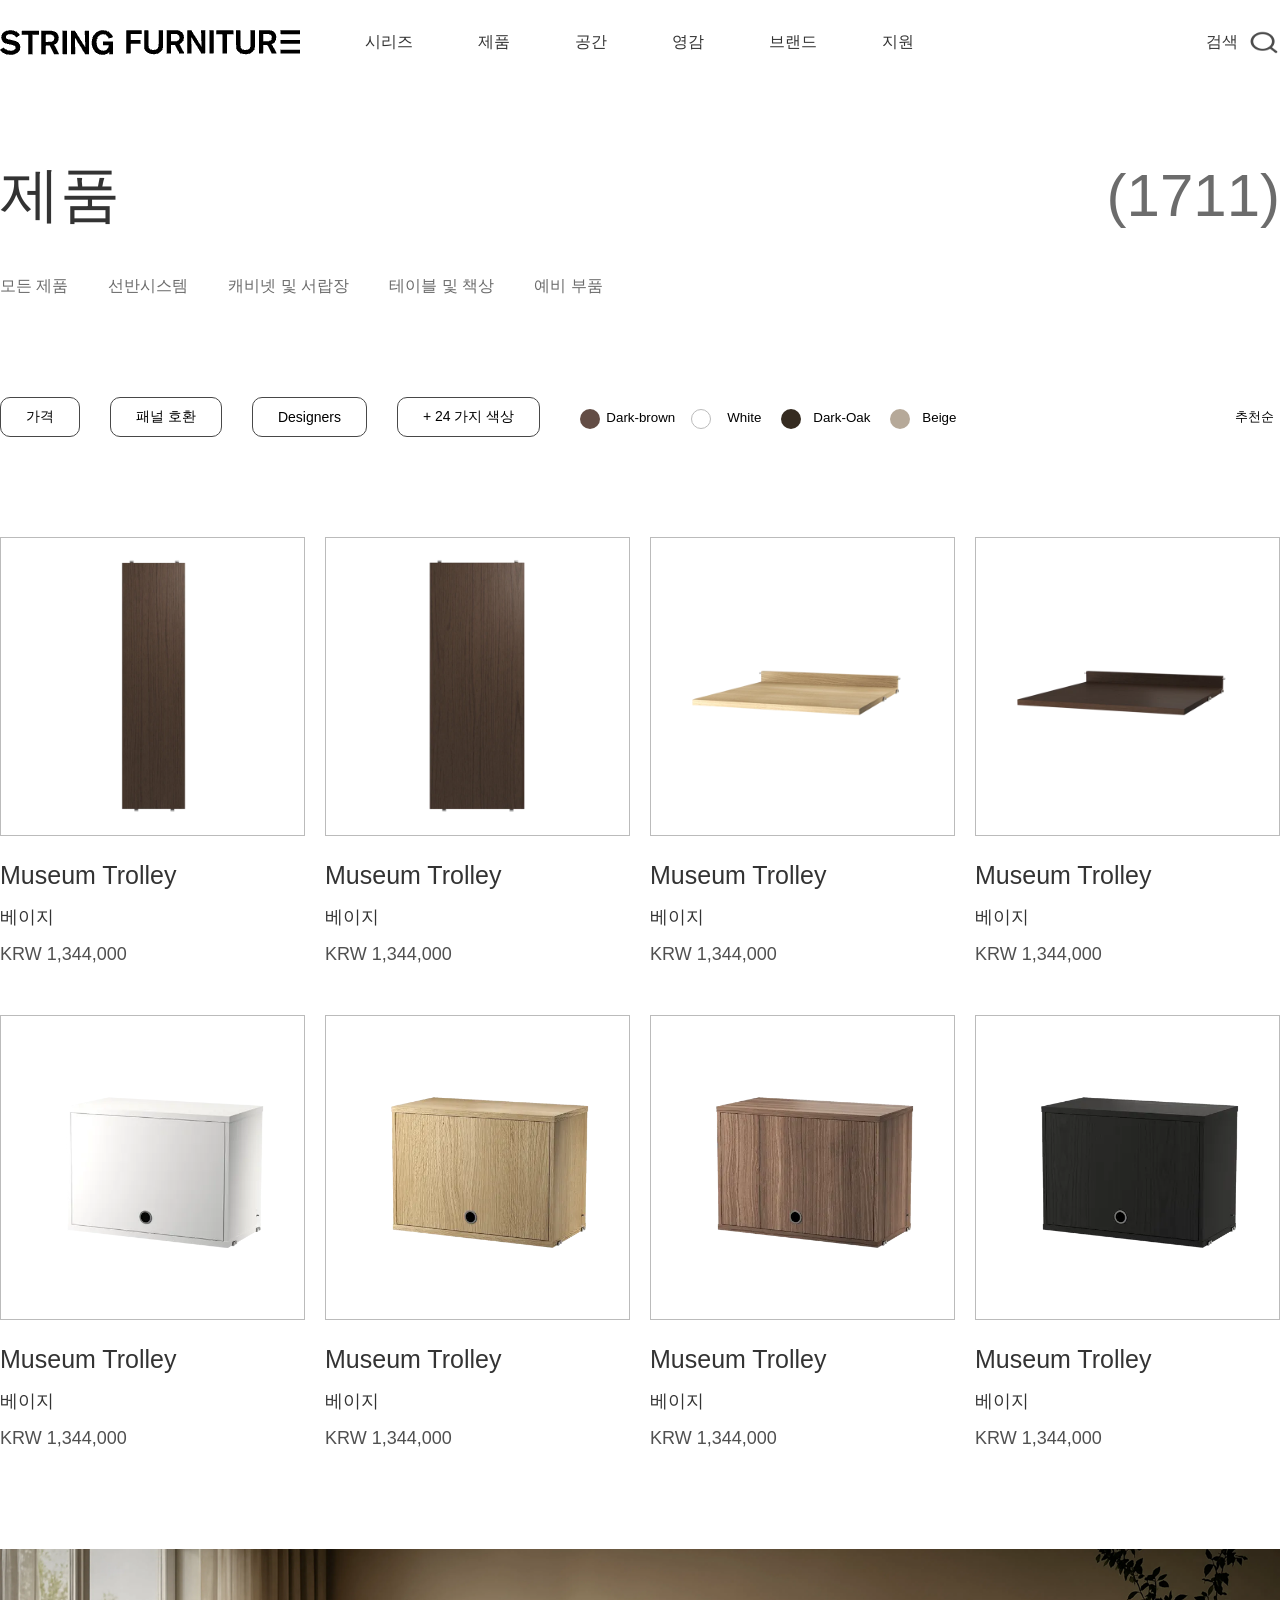
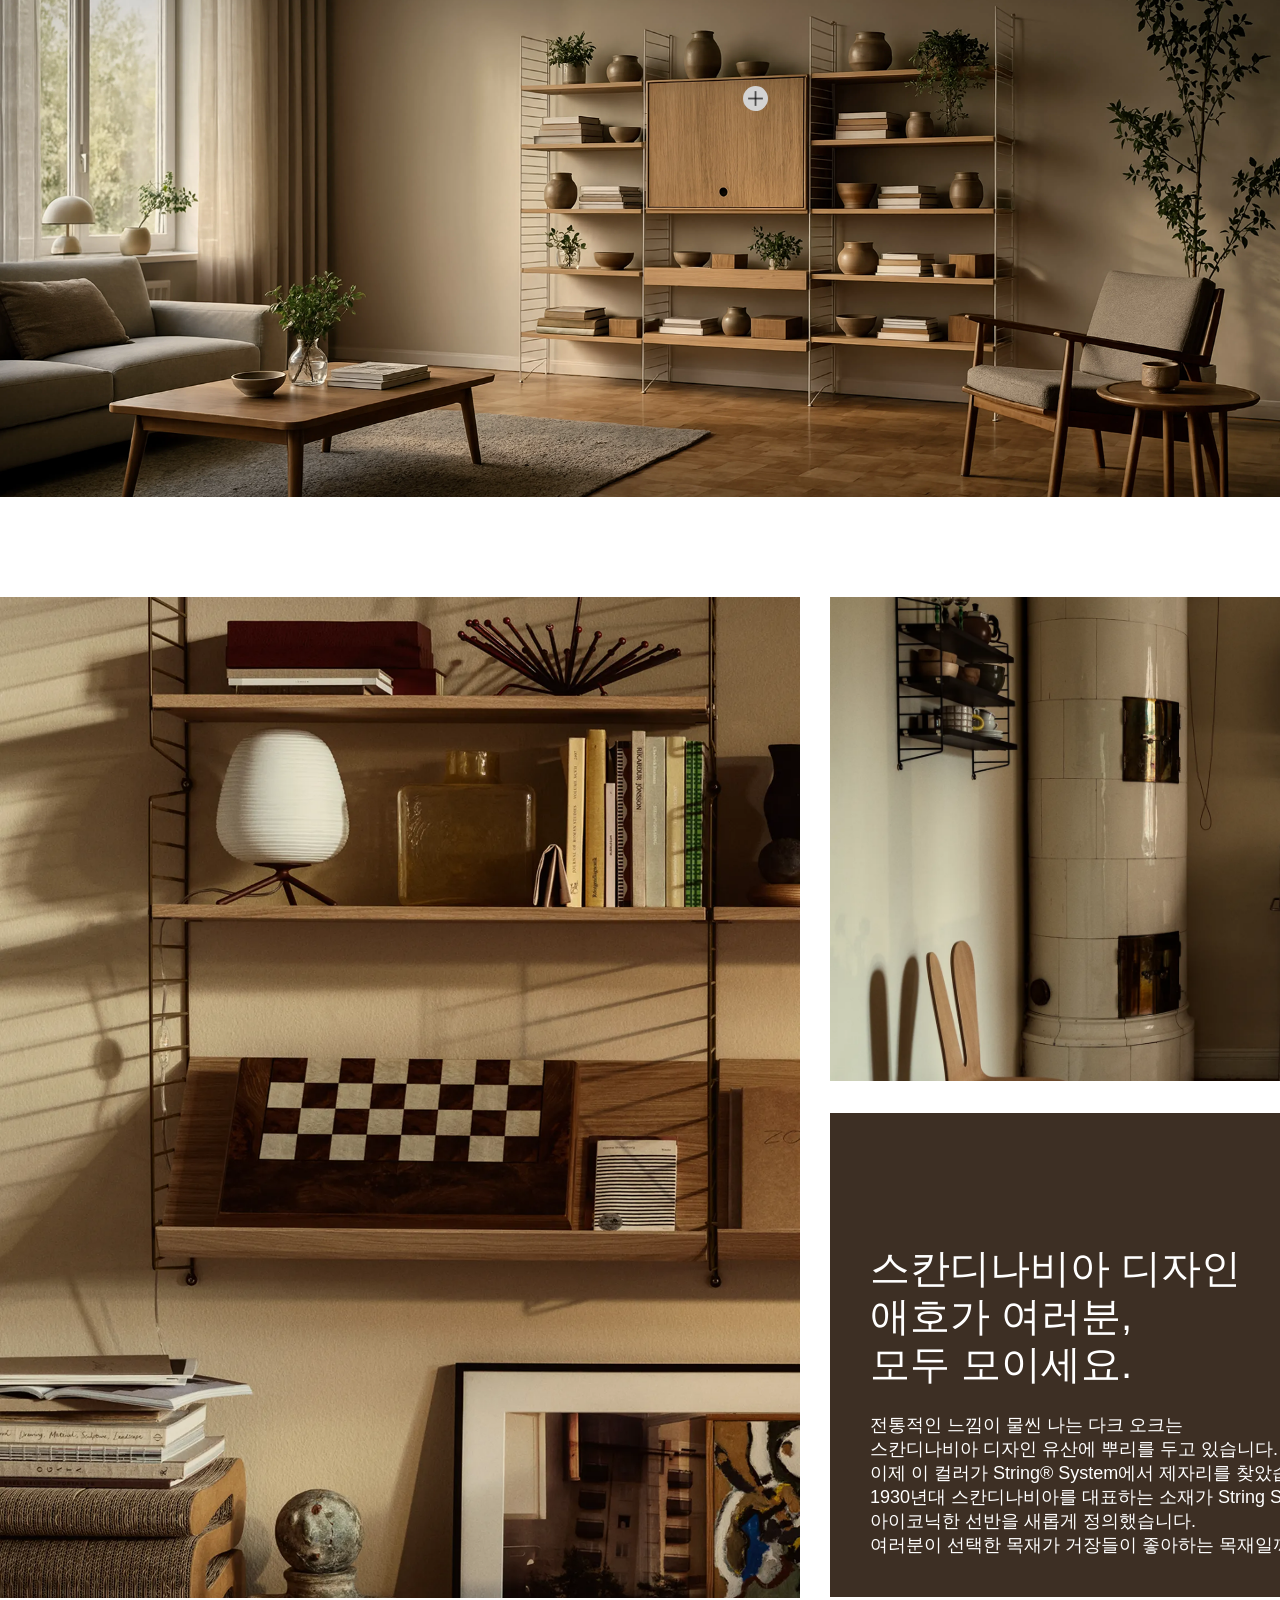
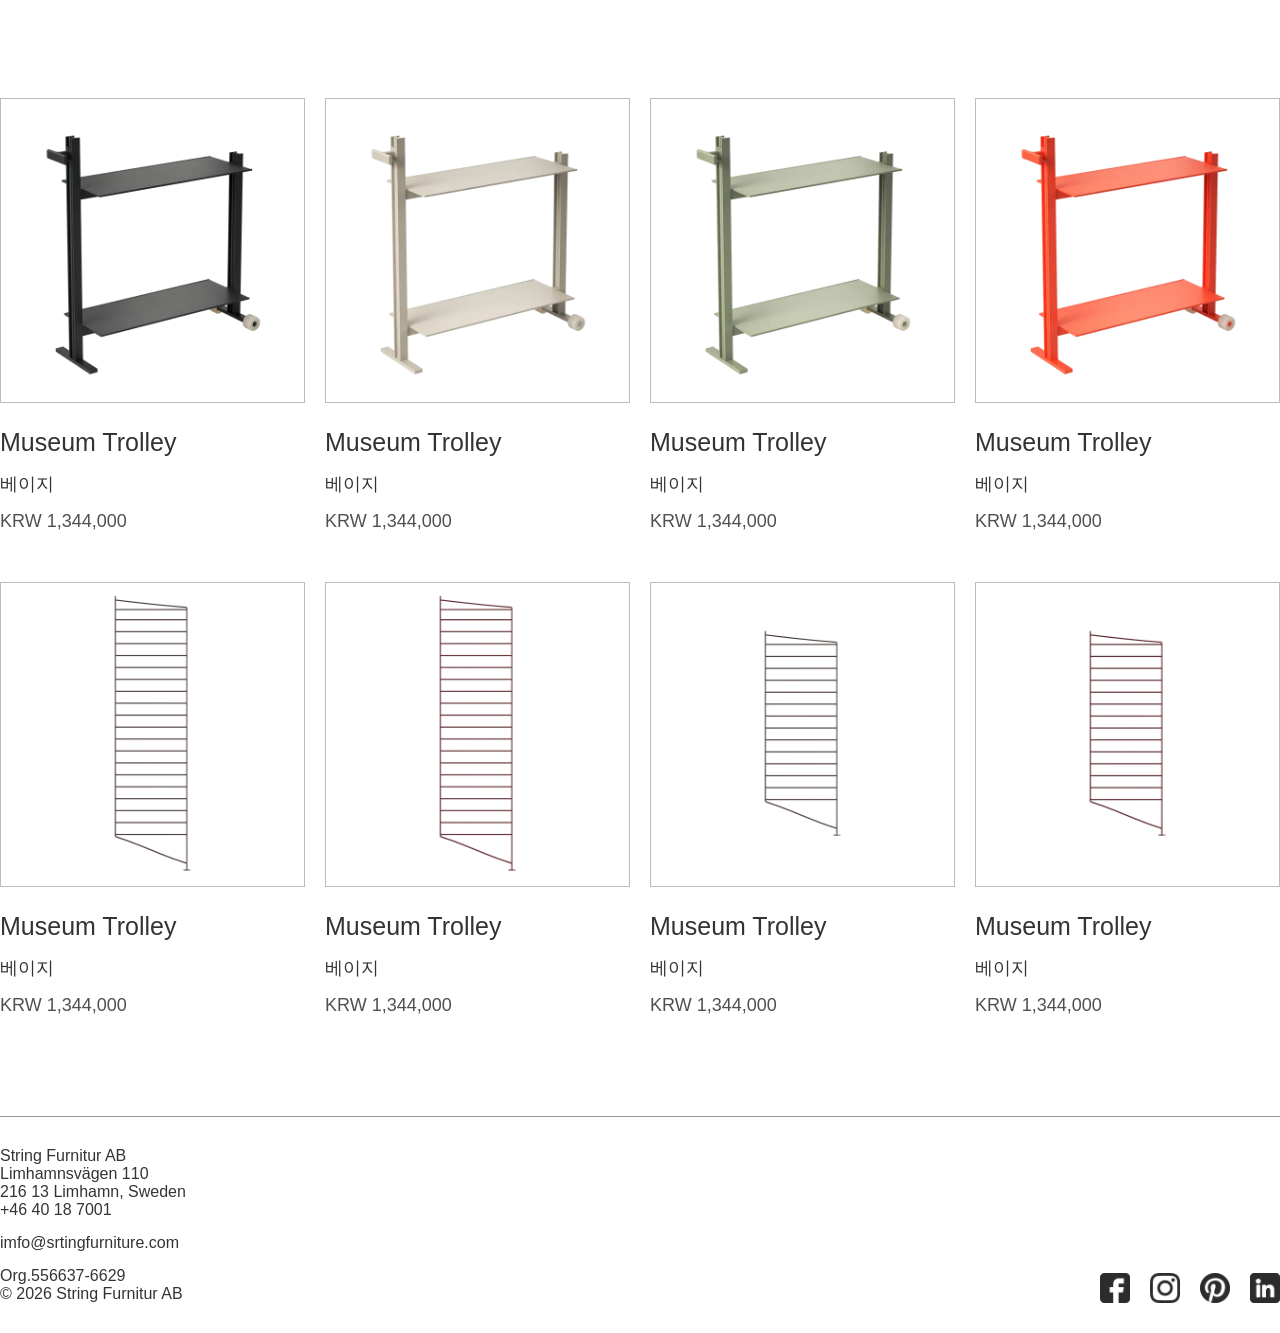
==== product.html @ df27996a "first commit" ====
<!DOCTYPE html>
<html lang="en">

<head>
    <meta charset="UTF-8">
    <meta name="viewport" content="width=device-width, initial-scale=1.0">
    <title>STRING FURNITURE</title>
    <link rel="stylesheet" href="css/common.css">
    <link rel="stylesheet" href="css/product.css">
</head>

<body>
    <div id="wrap">
        <header class="header inner">
            <div class="head">

                <div class="nav">
                    <h1 class="logo"><a href="./index.html"><img src="img/logo.png" alt=""></a></h1>
                    <ul>
                        <li><a href="#">시리즈</a></li>
                        <li><a href="./product.html">제품</a></li>
                        <li><a href="./space.html">공간</a></li>
                        <li><a href="#">영감</a></li>
                        <li><a href="./brand.html">브랜드</a></li>
                        <li><a href="#">지원</a></li>
                    </ul>
                </div>

                <div class="search">
                    <a href="#">
                        검색
                        <img src="img/search.png" class="search-icon" alt="">
                    </a>
                </div>
            </div>
        </header>
        <!-- header -->

        <section class="product-header">
            <div class="inner">
                <div class="product-head">
                    <h1>제품</h1>
                    <span class="product-count">(1711)</span>
                </div>
                <div class="product-category">
                    <ul>
                        <li>
                            <a href="#">모든 제품</a>
                        </li>
                        <li>
                            <a href="#">선반시스템</a>
                        </li>
                        <li>
                            <a href="#">캐비넷 및 서랍장</a>
                        </li>
                        <li>
                            <a href="#">테이블 및 책상</a>
                        </li>
                        <li>
                            <a href="#">예비 부품</a>
                        </li>
                    </ul>
                </div>
            </div>
        </section>
        <!-- product-header -->

        <section class="product-filter-area">
            <div class="inner">
                <div class="product-filter">
                    <div class="product-filter-left">
                        <div class="product-filter-btn">
                            <button class="price-btn">가격</button>
                            <button class="panel-btn">패널 호환</button>
                            <button class="design-btn">Designers</button>
                            <button class="color-btn">+ 24 가지 색상</button>
                        </div>
                        <div class="product-color">
                            <button><span class="Dark-brown"><img src="" alt=""></span>Dark-brown</button>
                            <button><span class="White"><img src="" alt=""></span>White</button>
                            <button><span class="Dark-Oak"><img src="" alt=""></span>Dark-Oak</button>
                            <button><span class="Beige"><img src="" alt=""></span>Beige</button>
                        </div>
                    </div>

                    <div class="product-sort">
                        <button>추천순</button>
                        <div class="product-sort-menu">
                            <ul>
                                <li data-sort="recommend">추천순</li>
                                <li data-sort="name">이름</li>
                                <li data-sort="high">높은 가격순</li>
                                <li data-sort="low">낮은 가격순</li>
                            </ul>
                        </div>
                    </div>
                </div>
            </div>
        </section>
        <!-- product-filter -->

        <section class="product-list">
            <div class="inner">
                <ul class="product-list-card">
                    <li>
                        <a href="#">
                            <div class="product-img">
                                <img src="img/product-list1.png" class="normal" alt="">
                                <img src="img/product-hover.jpeg" class="hover" alt="">
                            </div>
                            <p class="product-item-title">
                                Museum Trolley
                            </p>
                            <p class="product-item-color">베이지</p>
                            <p class="product-price">KRW 1,344,000</p>
                        </a>
                    </li>
                    <li>
                        <a href="#">
                            <div class="product-img">
                                <img src="img/product-list2.png" class="normal" alt="">
                                <img src="img/product-hover.jpeg" class="hover" alt="">
                            </div>
                            <p class="product-item-title">
                                Museum Trolley
                            </p>
                            <p class="product-item-color">베이지</p>
                            <p class="product-price">KRW 1,344,000</p>
                        </a>
                    </li>
                    <li>
                        <a href="#">
                            <div class="product-img">
                                <img src="img/product-list3.png" class="normal" alt="">
                                <img src="img/product-hover.jpeg" class="hover" alt="">
                            </div>
                            <p class="product-item-title">
                                Museum Trolley
                            </p>
                            <p class="product-item-color">베이지</p>
                            <p class="product-price">KRW 1,344,000</p>
                        </a>
                    </li>
                    <li>
                        <a href="#">
                            <div class="product-img">
                                <img src="img/product-list4.png" class="normal" alt="">
                                <img src="img/product-hover.jpeg" class="hover" alt="">
                            </div>
                            <p class="product-item-title">
                                Museum Trolley
                            </p>
                            <p class="product-item-color">베이지</p>
                            <p class="product-price">KRW 1,344,000</p>
                        </a>
                    </li>
                </ul>

                <ul>
                    <li>
                        <a href="#">
                            <div class="product-img">
                                <img src="img/product01.png" class="normal" alt="">
                                <img src="img/product-hover.jpeg" class="hover" alt="">
                            </div>
                            <p class="product-item-title">
                                Museum Trolley
                            </p>
                            <p class="product-item-color">베이지</p>
                            <p class="product-price">KRW 1,344,000</p>
                        </a>
                    </li>
                    <li>
                        <a href="#">
                            <div class="product-img">
                                <img src="img/product02.png" class="normal" alt="">
                                <img src="img/product-hover.jpeg" class="hover" alt="">
                            </div>
                            <p class="product-item-title">
                                Museum Trolley
                            </p>
                            <p class="product-item-color">베이지</p>
                            <p class="product-price">KRW 1,344,000</p>
                        </a>
                    </li>
                    <li>
                        <a href="#">
                            <div class="product-img">
                                <img src="img/product03.png" class="normal" alt="">
                                <img src="img/product-hover.jpeg" class="hover" alt="">
                            </div>
                            <p class="product-item-title">
                                Museum Trolley
                            </p>
                            <p class="product-item-color">베이지</p>
                            <p class="product-price">KRW 1,344,000</p>
                        </a>
                    </li>
                    <li>
                        <a href="#">
                            <div class="product-img">
                                <img src="img/product04.png" class="normal" alt="">
                                <img src="img/product-hover.jpeg" class="hover" alt="">
                            </div>
                            <p class="product-item-title">
                                Museum Trolley
                            </p>
                            <p class="product-item-color">베이지</p>
                            <p class="product-price">KRW 1,344,000</p>
                        </a>
                    </li>
                </ul>
            </div>
        </section>
        <!-- product-list -->

        <section class="product-banner">
            <img src="img/product-banner.png" class="banner-img" alt="">
            <div class="banner-in">
                <span class="plus01">
                    <img src="img/plus.png" alt="">
                </span>
                <div class="banner-info">
                    <a href="#">
                        <img src="img/product02.png" alt="">
                        <div class="banner-text">
                            <span>Museum Trolley</span>
                            <p class="banner-product-color">베이지</p>
                            <p class="banner-price">KRW 1,344,000</p>
                            <p class="banner-product">
                                제품보기
                                <img src="img/next.png" alt="">
                            </p>
                        </div>
                    </a>
                </div>
                <span class="plus02"></span>
                <span class="plus03"></span>
            </div>
        </section>
        <!-- product-banner -->

        <section class="gallery">
            <div class="inner">
                <div class="gallery-content">
                    <div class="gallery-item large">
                        <img src="img/gallery-item03.png" alt="">
                    </div>
                    <div class="gallery-items">
                        <div class="gallery-item wide">
                            <img src="img/gallery-item01.png" alt="">
                        </div>
                        <div class="gallery-item wide">
                            <div class="gallery-text-area">
                                <div class="gallery-title">
                                    <h2>
                                        스칸디나비아 디자인<br>
                                        애호가 여러분, <br>
                                        모두 모이세요.
                                    </h2>
                                </div>
                                <div class="gallery-text">
                                    <p>
                                        전통적인 느낌이 물씬 나는 다크 오크는<br>
                                        스칸디나비아 디자인 유산에 뿌리를 두고 있습니다.<br>
                                        이제 이 컬러가 String® System에서 제자리를 찾았습니다.<br>
                                        1930년대 스칸디나비아를 대표하는 소재가 String System의<br>
                                        아이코닉한 선반을 새롭게 정의했습니다.<br>
                                        여러분이 선택한 목재가 거장들이 좋아하는 목재일까요?
                                    </p>
                                    <button>컬렉션 둘러보기</button>
                                </div>
                            </div>
                        </div>
                    </div>
                </div>
            </div>
        </section>
        <!-- gallery -->

        <section class="product-list">
            <div class="inner">
                <ul class="product-list-card">
                    <li>
                        <a href="#">
                            <div class="product-img">
                                <img src="img/product-list01.png" class="normal" alt="">
                                <img src="./img/hover/product-list-bot-hover.jpeg" class="hover" alt="">
                            </div>
                            <p class="product-item-title">
                                Museum Trolley
                            </p>
                            <p class="product-item-color">베이지</p>
                            <p class="product-price">KRW 1,344,000</p>
                        </a>
                    </li>
                    <li>
                        <a href="#">
                            <div class="product-img">
                                <img src="img/product-list02.png" class="normal" alt="">
                                <img src="./img/hover/product-list-bot-hover.jpeg" class="hover" alt="">
                            </div>
                            <p class="product-item-title">
                                Museum Trolley
                            </p>
                            <p class="product-item-color">베이지</p>
                            <p class="product-price">KRW 1,344,000</p>
                        </a>
                    </li>
                    <li>
                        <a href="#">
                            <div class="product-img">
                                <img src="img/product-list03.png" class="normal" alt="">
                                <img src="./img/hover/product-list-bot-hover.jpeg" class="hover" alt="">
                            </div>
                            <p class="product-item-title">
                                Museum Trolley
                            </p>
                            <p class="product-item-color">베이지</p>
                            <p class="product-price">KRW 1,344,000</p>
                        </a>
                    </li>
                    <li>
                        <a href="#">
                            <div class="product-img">
                                <img src="img/product-list04.png" class="normal" alt="">
                                <img src="./img/hover/product-list-bot-hover.jpeg" class="hover" alt="">
                            </div>
                            <p class="product-item-title">
                                Museum Trolley
                            </p>
                            <p class="product-item-color">베이지</p>
                            <p class="product-price">KRW 1,344,000</p>
                        </a>
                    </li>
                </ul>

                <ul>
                    <li>
                        <a href="#">
                            <div class="product-img">
                                <img src="img/product-list05.png" class="normal" alt="">
                                <img src="img/product-hover.jpeg" class="hover" alt="">
                            </div>
                            <p class="product-item-title">
                                Museum Trolley
                            </p>
                            <p class="product-item-color">베이지</p>
                            <p class="product-price">KRW 1,344,000</p>
                        </a>
                    </li>
                    <li>
                        <a href="#">
                            <div class="product-img">
                                <img src="img/product-list06.png" class="normal" alt="">
                                <img src="img/product-hover.jpeg" class="hover" alt="">
                            </div>
                            <p class="product-item-title">
                                Museum Trolley
                            </p>
                            <p class="product-item-color">베이지</p>
                            <p class="product-price">KRW 1,344,000</p>
                        </a>
                    </li>
                    <li>
                        <a href="#">
                            <div class="product-img">
                                <img src="img/product-list07.png" class="normal" alt="">
                                <img src="img/product-hover.jpeg" class="hover" alt="">
                            </div>
                            <p class="product-item-title">
                                Museum Trolley
                            </p>
                            <p class="product-item-color">베이지</p>
                            <p class="product-price">KRW 1,344,000</p>
                        </a>
                    </li>
                    <li>
                        <a href="#">
                            <div class="product-img">
                                <img src="img/product-list08.png" class="normal" alt="">
                                <img src="img/product-hover.jpeg" class="hover" alt="">
                            </div>
                            <p class="product-item-title">
                                Museum Trolley
                            </p>
                            <p class="product-item-color">베이지</p>
                            <p class="product-price">KRW 1,344,000</p>
                        </a>
                    </li>
                </ul>
            </div>
        </section>
        <!-- product-list -->

        <footer>
            <div class="inner">
                <div class="foot-info">
                    <div class="foot-links">
                        <p class="add">
                            String Furnitur AB <br>
                            Limhamnsvägen 110 <br>
                            216 13 Limhamn, Sweden <br>
                            +46 40 18 7001
                        </p>
                        <p class="email">
                            imfo@srtingfurniture.com
                        </p>
                        <p class="tel">
                            Org.556637-6629
                        </p>
                        <p class="copy">&copy; 2026 String Furnitur AB</p>
                    </div>
                    <div class="foot-social">
                        <img src="./img/facebook.png" alt="">
                        <img src="./img/instagram3.png" alt="">
                        <img src="./img/pinterest-logo.png" alt="">
                        <img src="./img/linkedin.png" alt="">
                    </div>
                </div>
            </div>
        </footer>
    </div>
</body>

</html>
---- css/common.css ----
@charset "uft-8";
@import url(reset.css);

#wrap {
    max-width: 1920px;
    margin: 0 auto;
}

.inner {
    max-width: 1680px;
    margin: 100px auto;
}

img {
    width: 100%;
    display: block;
}

.product-price {
    color: #505050;
}

/* header */

.header.inner {
    margin-top: 30px;
    margin-bottom: 30px;
}

header .head {
    display: flex;
    align-items: center;
    justify-content: space-between;
}

header .head img {
    width: 100%;
}

header .head .nav {
    display: flex;
    align-items: center;
    gap: 65px;
}


header .head .nav ul {
    display: flex;
    gap: 65px;
}

.search a {
    display: grid;
    grid-template-columns: repeat(2, 1fr);
    gap: 10px;
    align-items: center;
}

.search-icon {
    width: 15px;
    height: 25px;
    opacity: 70%;
}

/* product-list */

.product-list ul {
    display: flex;
    gap: 20px;
}

.product-list ul li img {
    border: 1px solid #bbb;
    margin-bottom: 25px;
}
.product-item-title {
    font-size: 25px;
    font-weight: 300;
}
.product-item-color {
    font-size: 18px;
}
.product-price {
    font-size: 18px;
    color: 505050;
}
.product-img {
    position: relative;
}

.product-img .hover {
    display: none;
}

.product-img:hover .normal {
    opacity: 0;
    transition: opacity 0.5s ease;
}

.product-img:hover .hover {
    position: absolute;
    width: 100%;
    height: 100%;
    object-fit: cover;
    top: 0;
    left: 0;
    display: block;
    opacity: 1;

}
.product-list .product-item-title,
.product-list .product-item-color {
    margin-bottom: 15px;
}


/* footer */
footer {
    border-top: 1px solid #979797;
    margin-bottom: 0;
}

footer .inner {
    margin-bottom: 30px;
    margin-top: 30px;
}

footer .foot-info {
    display: flex;
    justify-content: space-between;
    align-items: flex-end;
}

footer .foot-info .foot-links {
    font-size: 16px;
    font-weight: 300;
}

.foot-links .add,
.foot-links .email {
    margin-bottom: 15px;
}

footer .foot-social {
    display: flex;
    gap: 20px;
}

.foot-social img {
    width: 30px;
    height: 30px;
}
---- css/product.css ----
@charset "utf-8";

/* product-header */
.product-head {
    display: flex;
    justify-content: space-between;
    align-items: center;
    margin-bottom: 40px;
}

.product-head h1 {
    font-size: 60px;
    font-weight: 400;
}

.product-head .product-count {
    font-size: 60px;
    color: #6C6C6C;
}

.product-category ul {
    display: flex;
    gap: 40px;
    color: #6C6C6C;
}

.product-category ul li:hover {
    color: #000;
}

/* product-filter */
.product-filter {
    display: flex;
    align-items: center;
    justify-content: space-between;
}

.product-filter-left {
    display: flex;
    align-items: center;
    gap: 60px;
}

.product-filter-btn {
    display: flex;
    align-items: center;
    gap: 30px;
}

.product-filter-btn button {
    border: 1px solid #484848;
    border-radius: 10px;
    height: 40px;
    padding: 5px 25px;
    font-size: 14px;
}

.product-color {
    position: relative;
    display: flex;
    align-items: center;
    gap: 40px;
}

.product-color .Dark-brown::after {
    position: absolute;
    background: #634D45;
    top: 0;
    left: -20px;
    border-radius: 10px;
    width: 20px;
    height: 20px;
    content: '';
}

.product-color .White::after {
    position: absolute;
    background: #fff;
    top: 0;
    left: 25%;
    border-radius: 10px;
    width: 20px;
    height: 20px;
    content: '';
    border: 1px solid #bbb;
}

.product-color .Dark-Oak::after {
    position: absolute;
    background: #352B20;
    top: 0;
    left: 50%;
    border-radius: 10px;
    width: 20px;
    height: 20px;
    content: '';
}

.product-color .Beige::after {
    position: absolute;
    background: #B6A999;
    top: 0;
    left: 80%;
    border-radius: 10px;
    width: 20px;
    height: 20px;
    content: '';
}

.product-color .Dark-brown:hover::after,
.product-color .White:hover::after,
.product-color .Beige:hover::after {
    border: 1px solid #000;
}

.product-sort-menu {
    display: none;
}

/* product-list */
.product-list-card {
    margin-bottom: 50px;
}

.product-list-card .product-img img {
    width: 100%;
}

/* product-banner */
.product-banner {
    position: relative;
}

.product-banner .banner-img {
    width: 100%;
}

/* .product-banner .banner-in {
    position: relative;
} */
.banner-info a {
    display: flex;
    align-items: center;
    gap: 25px;
}

.product-banner .banner-in .plus01 {
    display: flex;
    position: absolute;
    align-items: center;
    justify-content: center;
    top: 25%;
    right: 40%;
    background: lightgray;
    width: 25px;
    height: 25px;
    border-radius: 50%;

}

.banner-info {
    position: absolute;
    top: 31%;
    right: 28%;
    display: flex;
    width: 300px;
    height: 150px;
    padding: 10px;
    background: #fff;
    border-radius: 10px;

    opacity: 0;
    visibility: hidden;
    transition: 0.3s;
}

.banner-info .banner-text .banner-product {
    display: flex;
    align-items: center;
    gap: 5px;
}

.banner-info .banner-text span,
.banner-info .banner-text p {
    display: block;
    margin-bottom: 5px;
}

.banner-text span {
    font-weight: 500;
}

.banner-text .banner-price {
    color: #505050;
}

.banner-info .banner-text img {
    width: 20px;
    height: 20px;
    opacity: 80%;
}

.product-banner .banner-in .plus01:hover+.banner-info {
    opacity: 1;
    visibility: visible;
}

.banner-info img {
    width: 120px;
    height: 120px;
}

.product-banner:hover .banner-info {
    display: flex;
}

.product-banner .banner-in:hover {
    background: #fff;
}

.product-banner .banner-in .plus01 img {
    width: 15px;
    height: 15px;
}

/* gallery */
.gallery-content {
    display: grid;
    grid-template-columns: 1fr 1fr;
    gap: 30px;
}

.gallery-content .gallery-items {
    display: grid;
    gap: 30px;
}

.gallery-item.wide {
    position: relative;
    width: 848px;
    height: 484px;
}

.gallery-items .gallery-item:nth-child(2) {
    background: #3D2F24;

}

.gallery-item.large {
    width: 800px;
    height: 1001px;
}

.gallery-item img {
    width: 100%;
    height: 100%;
    object-fit: cover;
}

.gallery-text-area {
    width: 100%;
    position: absolute;
    bottom: 0;
    left: 0;
    padding: 40px;
    color: #fff;
}

.gallery-title {
    margin-bottom: 25px;
}

.gallery-title h2 {
    font-size: 40px;
    font-weight: 500;
    line-height: 1.2;
}

.gallery-text {
    width: 100%;
    display: flex;
    align-items: flex-end;
    justify-content: space-between;
}

.gallery-text p {
    font-size: 18px;
    font-weight: 300;
}

.gallery-text button {
    display: inline-block;
    border: 1px solid #fff;
    border-radius: 10px;
    color: #fff;
    font-family: 'Suit';
    width: 150px;
    height: 50px;
    font-size: 16px;
}
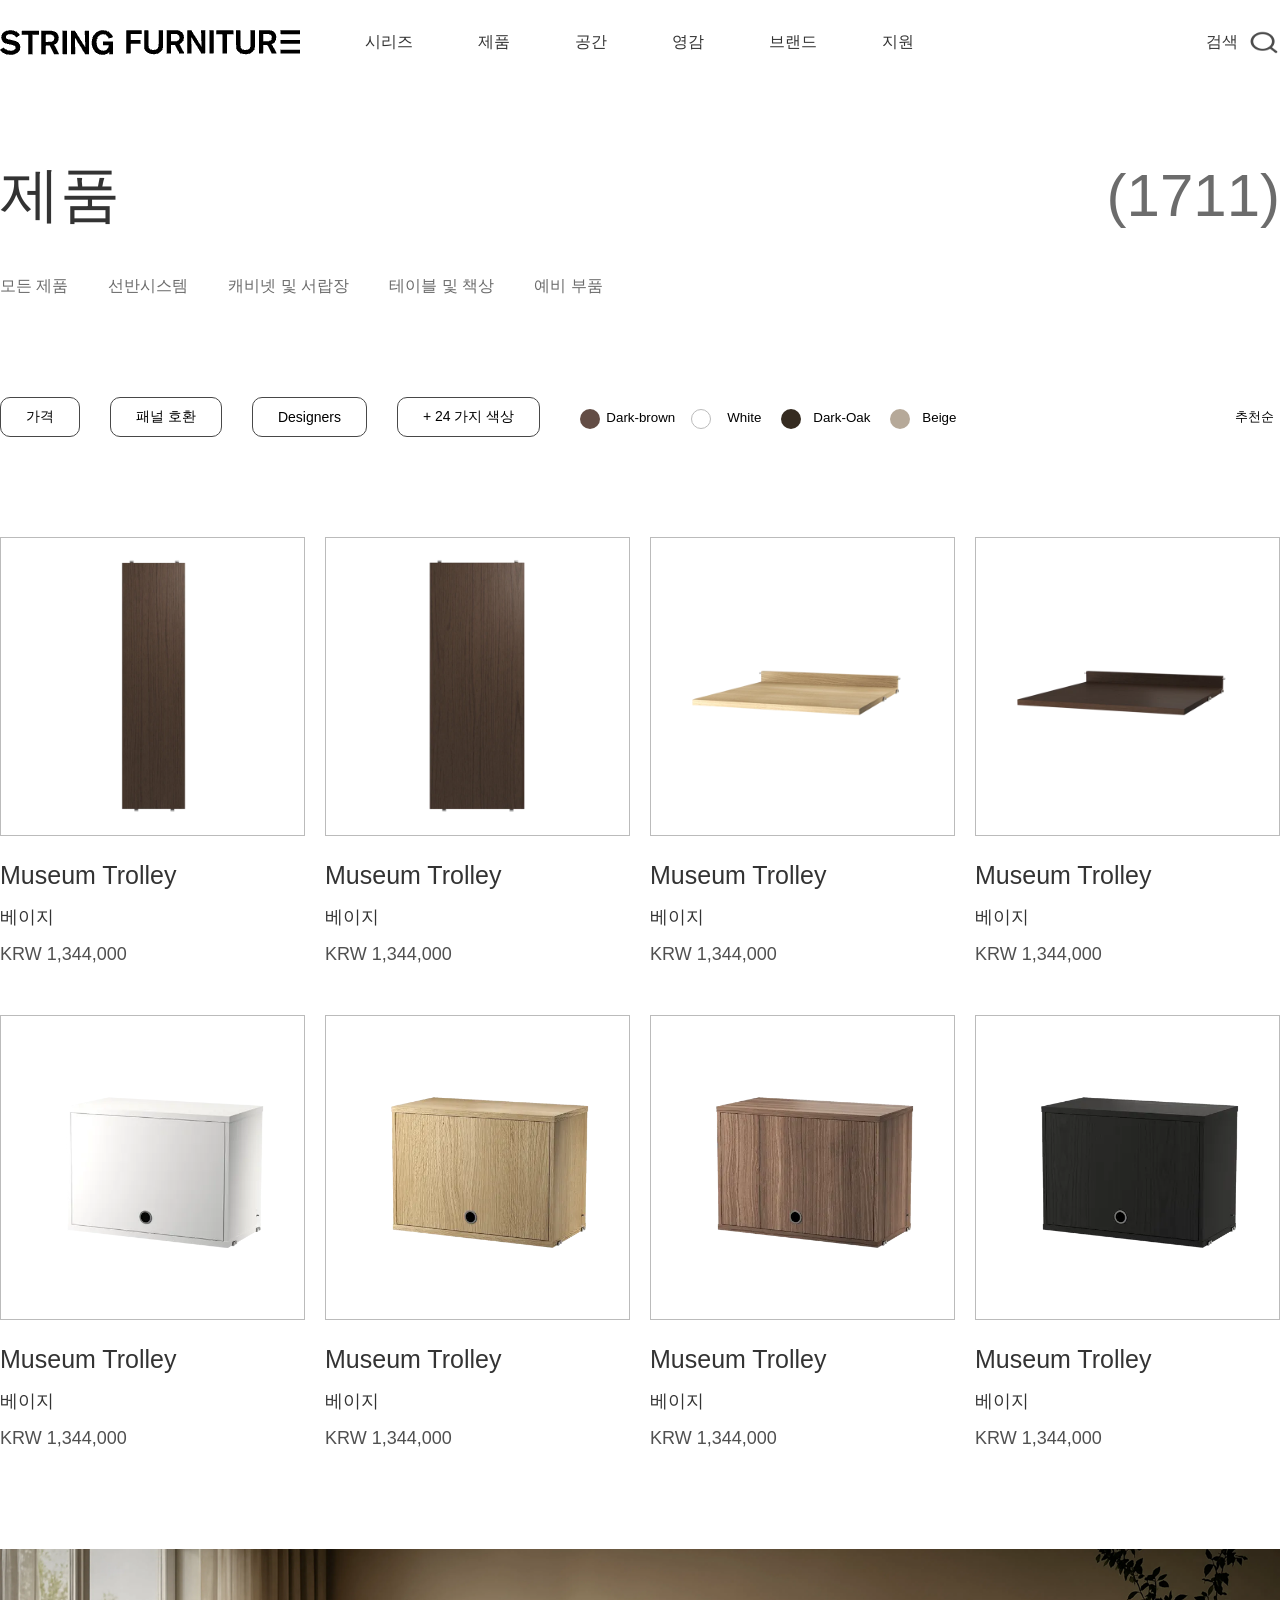
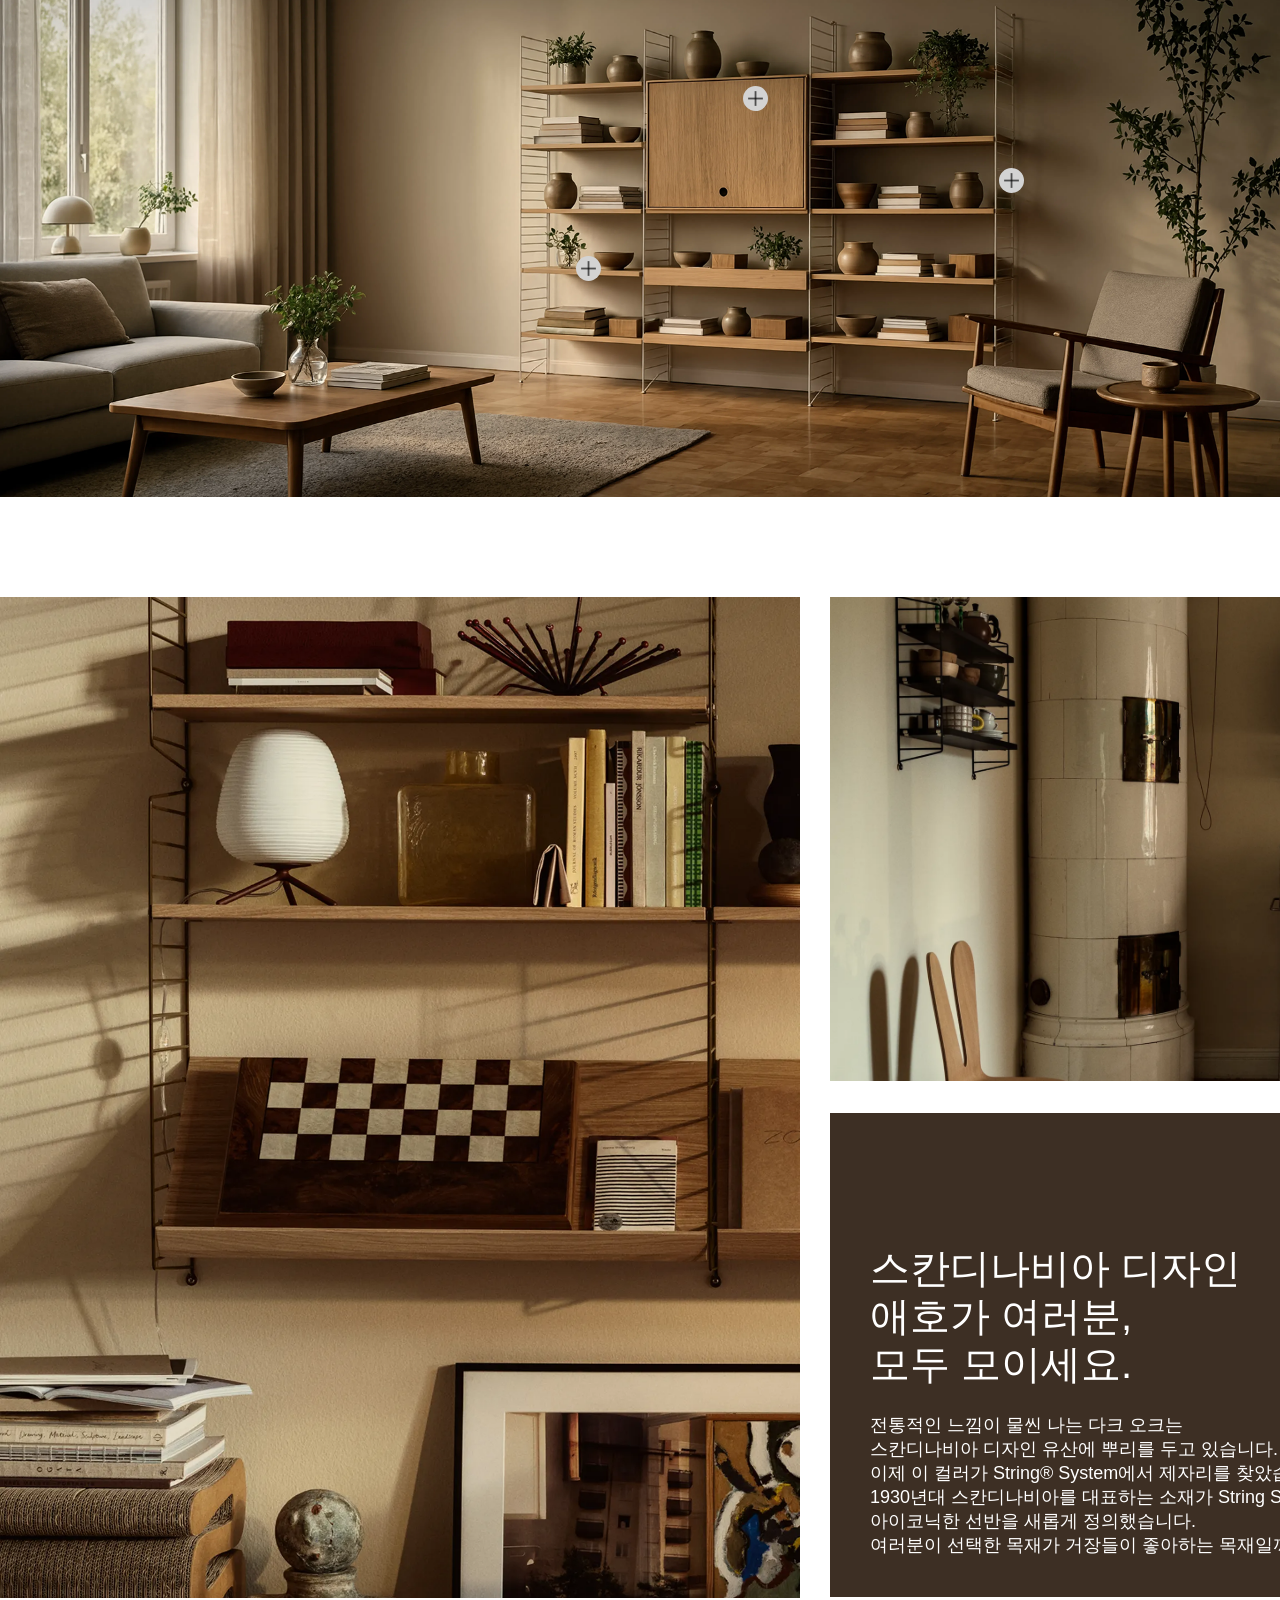
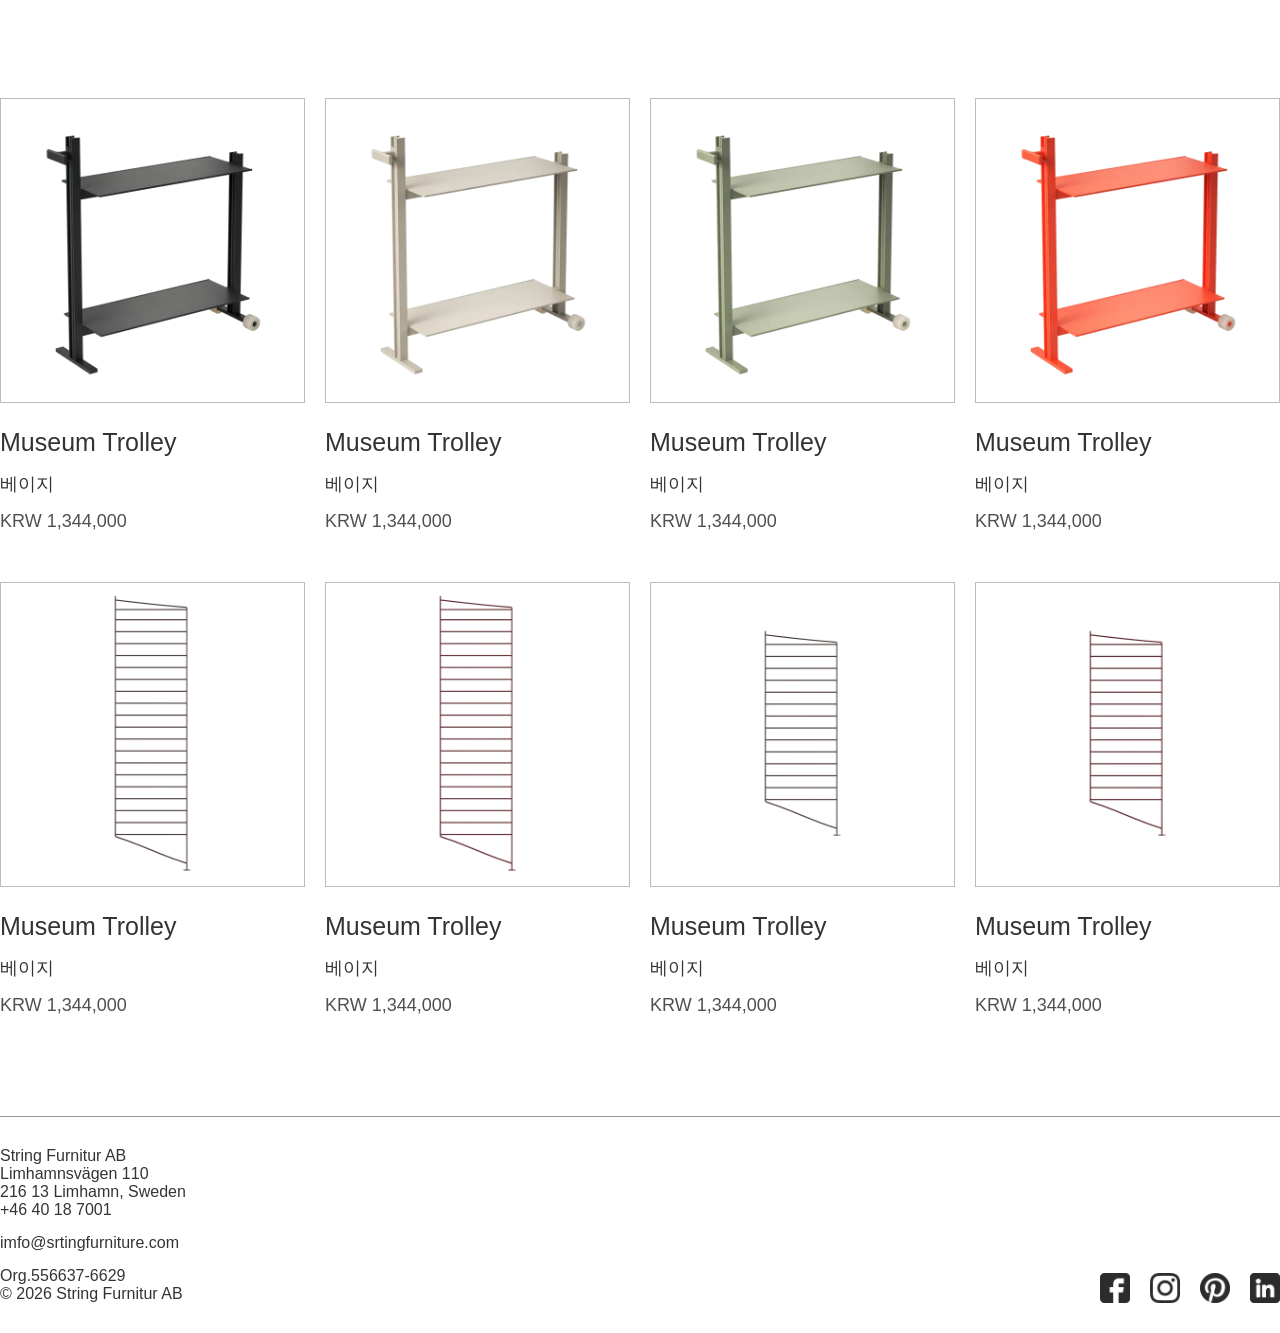
==== commit d8e1432a: "제품 페이지 전체 수정" ====
--- a/product.html
+++ b/product.html
@@ -234,9 +234,46 @@
                         </div>
                     </a>
                 </div>
-                <span class="plus02"></span>
-                <span class="plus03"></span>
-            </div>
+            </div>
+            <div class="banner-in2">
+                <span class="plus02">
+                    <img src="img/plus.png" alt="">
+                </span>
+                <div class="banner-info">
+                    <a href="#">
+                        <img src="img/product-list05.png" alt="">
+                        <div class="banner-text">
+                            <span>Wall panel</span>
+                            <p class="banner-product-color">다크 브라운</p>
+                            <p class="banner-price">KRW 168,000</p>
+                            <p class="banner-product">
+                                제품보기
+                                <img src="img/next.png" alt="">
+                            </p>
+                        </div>
+                    </a>
+                </div>
+            </div>
+            <div class="banner-in3">
+                <span class="plus03">
+                    <img src="img/plus.png" alt="">
+                </span>
+                <div class="banner-info">
+                    <a href="#">
+                        <img src="img/product-list3.png" alt="">
+                        <div class="banner-text">
+                            <span>Work 책상 선반</span>
+                            <p class="banner-product-color">오크</p>
+                            <p class="banner-price">KRW 289,000</p>
+                            <p class="banner-product">
+                                제품보기
+                                <img src="img/next.png" alt="">
+                            </p>
+                        </div>
+                    </a>
+                </div>
+            </div>
+
         </section>
         <!-- product-banner -->
 
--- a/css/product.css
+++ b/css/product.css
@@ -160,8 +160,8 @@
 
 .banner-info {
     position: absolute;
-    top: 31%;
-    right: 28%;
+    top: 30%;
+    right: 32%;
     display: flex;
     width: 300px;
     height: 150px;
@@ -180,18 +180,25 @@
     gap: 5px;
 }
 
-.banner-info .banner-text span,
-.banner-info .banner-text p {
+.banner-info .banner-text span {
     display: block;
     margin-bottom: 5px;
 }
 
 .banner-text span {
+    font-size: 17px;
     font-weight: 500;
 }
 
 .banner-text .banner-price {
+    font-size: 15px;
     color: #505050;
+    margin-bottom: 10px;
+}
+
+.banner-text .banner-product-color {
+    font-size: 14px;
+    margin-bottom: 5px;
 }
 
 .banner-info .banner-text img {
@@ -200,7 +207,8 @@
     opacity: 80%;
 }
 
-.product-banner .banner-in .plus01:hover+.banner-info {
+
+.product-banner .banner-in:hover .banner-info {
     opacity: 1;
     visibility: visible;
 }
@@ -210,15 +218,157 @@
     height: 120px;
 }
 
-.product-banner:hover .banner-info {
-    display: flex;
-}
-
-.product-banner .banner-in:hover {
+.product-banner .banner-in .plus01 img {
+    width: 15px;
+    height: 15px;
+}
+
+/* banner-in2 */
+.product-banner .banner-in2 .plus02 {
+    display: flex;
+    position: absolute;
+    align-items: center;
+    justify-content: center;
+    top: 40%;
+    right: 20%;
+    background: lightgray;
+    width: 25px;
+    height: 25px;
+    border-radius: 50%;
+
+}
+
+.banner-in2 .banner-info {
+    position: absolute;
+    top: 45%;
+    right: 12%;
+    display: flex;
+    width: 300px;
+    height: 150px;
+    padding: 10px;
     background: #fff;
-}
-
-.product-banner .banner-in .plus01 img {
+    border-radius: 10px;
+
+    opacity: 0;
+    visibility: hidden;
+    transition: 0.3s;
+}
+
+.banner-in2 .banner-info .banner-text .banner-product {
+    display: flex;
+    align-items: center;
+    gap: 5px;
+}
+
+.banner-in2 .banner-info .banner-text span {
+    display: block;
+    margin-bottom: 5px;
+}
+
+.banner-in2 .banner-text .banner-product-color {
+    font-size: 14px;
+    margin-bottom: 5px;
+}
+
+.banner-in2 .banner-text span {
+    font-size: 17px;
+    font-weight: 500;
+}
+
+.banner-in2 .banner-text .banner-price {
+    font-size: 15px;
+    color: #505050;
+    margin-bottom: 10px;
+}
+
+.banner-in2 .banner-info .banner-text img {
+    width: 20px;
+    height: 20px;
+    opacity: 80%;
+}
+
+
+.product-banner .banner-in2:hover .banner-info {
+    opacity: 1;
+    visibility: visible;
+}
+
+.product-banner .banner-in2 .plus02 img {
+    width: 15px;
+    height: 15px;
+}
+
+
+/* banner-in3 */
+.product-banner .banner-in3 .plus03 {
+    display: flex;
+    position: absolute;
+    align-items: center;
+    justify-content: center;
+    top: 56%;
+    left: 45%;
+    background: lightgray;
+    width: 25px;
+    height: 25px;
+    border-radius: 50%;
+
+}
+
+.banner-in3 .banner-info {
+    position: absolute;
+    top: 48%;
+    left: 28%;
+    display: flex;
+    width: 300px;
+    height: 150px;
+    padding: 10px;
+    background: #fff;
+    border-radius: 10px;
+
+    opacity: 0;
+    visibility: hidden;
+    transition: 0.3s;
+}
+
+.banner-in3 .banner-info .banner-text .banner-product {
+    display: flex;
+    align-items: center;
+    gap: 5px;
+}
+
+.banner-in3 .banner-info .banner-text span {
+    display: block;
+    margin-bottom: 5px;
+}
+
+.banner-in3 .banner-text .banner-product-color {
+    font-size: 14px;
+    margin-bottom: 5px;
+}
+
+.banner-in3 .banner-text span {
+    font-size: 17px;
+    font-weight: 500;
+}
+
+.banner-in3 .banner-text .banner-price {
+    font-size: 15px;
+    color: #505050;
+    margin-bottom: 10px;
+}
+
+.banner-in3 .banner-info .banner-text img {
+    width: 20px;
+    height: 20px;
+    opacity: 80%;
+}
+
+.product-banner .banner-in3:hover .banner-info {
+    opacity: 1;
+    visibility: visible;
+}
+
+.product-banner .banner-in3 .plus03 img {
     width: 15px;
     height: 15px;
 }
